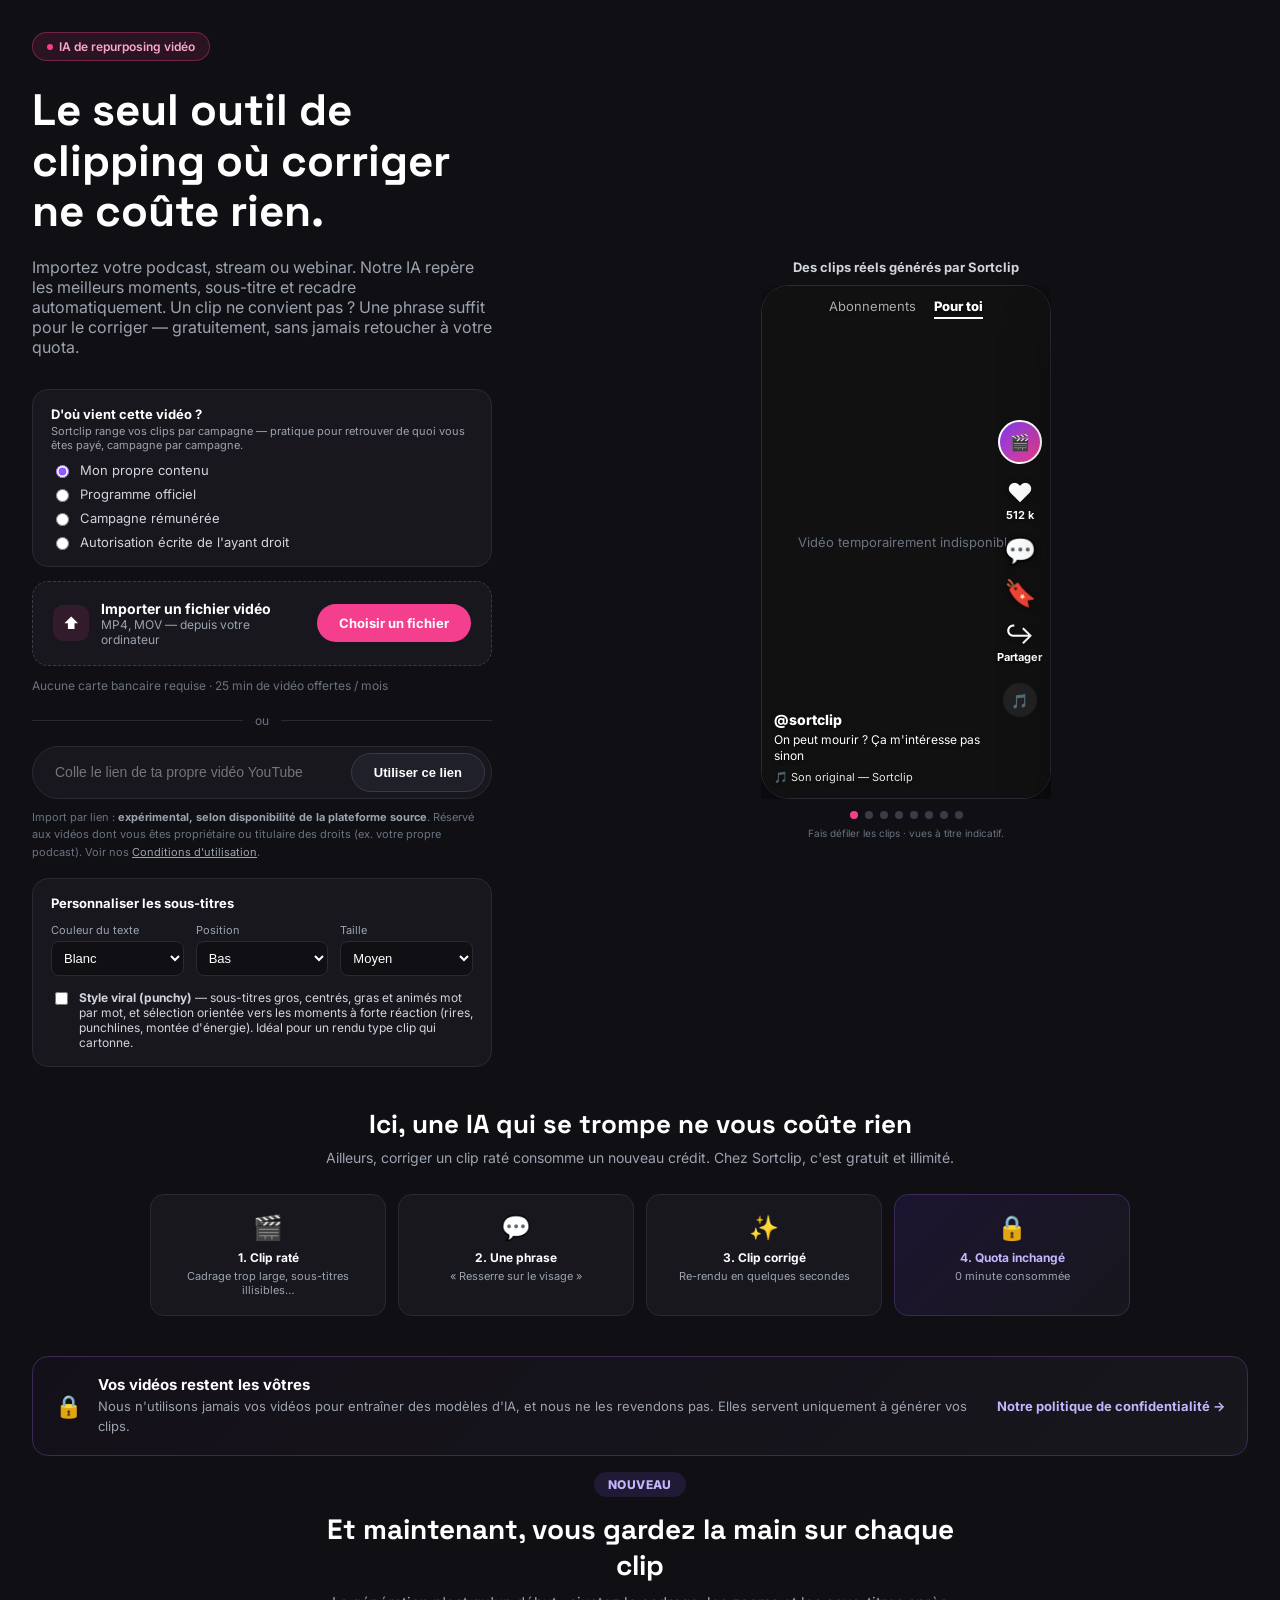
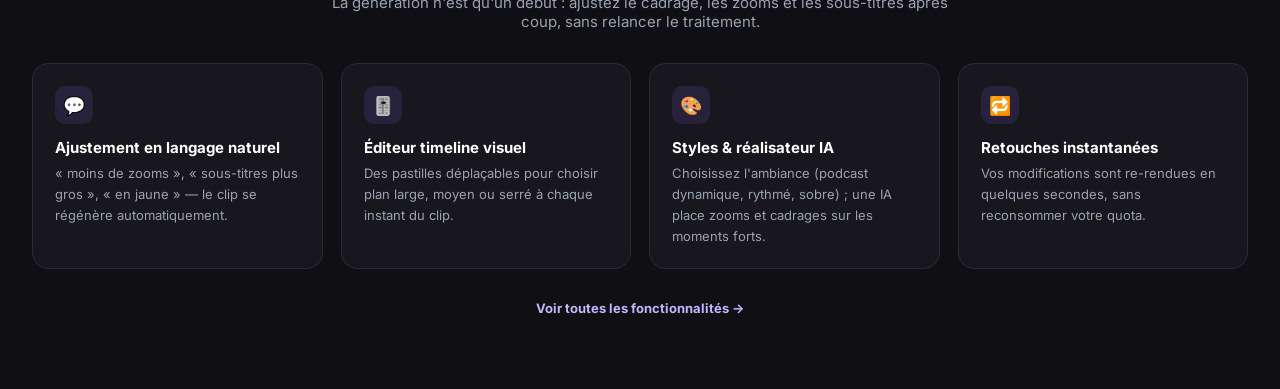
==== index.html @ 11bc9036 "Carrousel resilient face a une video qui echoue a charger (clip7/clip8) Diagnostic : le journal Supa" ====
<!DOCTYPE html>
<html lang="fr">
<head>
<meta charset="utf-8">
<meta name="viewport" content="width=device-width, initial-scale=1">
<meta name="theme-color" content="#0f0f14">
<meta name="mobile-web-app-capable" content="yes">
<meta name="apple-mobile-web-app-capable" content="yes">
<meta name="apple-mobile-web-app-status-bar-style" content="black-translucent">
<meta name="apple-mobile-web-app-title" content="Sortclip">
<link rel="manifest" href="/manifest.webmanifest">
<link rel="apple-touch-icon" href="/apple-touch-icon.png">
<meta name="description" content="Sortclip transforme vos podcasts, streams et webinars en clips courts pour TikTok, Reels et Shorts — et corriger un clip ne consomme jamais votre quota.">
<link rel="icon" href="data:image/svg+xml,%3Csvg xmlns=%27http://www.w3.org/2000/svg%27 viewBox=%270 0 64 64%27%3E%3Crect x=%274%27 y=%274%27 width=%2756%27 height=%2756%27 rx=%2716%27 fill=%27%237c3aed%27/%3E%3Cpath d=%27M22 20 L22 44 L42 32 Z%27 fill=%27%230f0f14%27/%3E%3C/svg%3E">
<title>Sortclip</title>
<link rel="preconnect" href="https://fonts.googleapis.com">
<link href="https://fonts.googleapis.com/css2?family=Space+Grotesk:wght@400;500;600;700&family=Inter:wght@400;500;600;700&display=swap" rel="stylesheet">
<link rel="stylesheet" href="nav.css">
<style>
  body{margin:0;background:#0f0f14;}
  a{color:inherit;text-decoration:none;}
  img{width:100%;height:100%;object-fit:cover;display:block;}
</style>
</head>
<body>
<section style="position:relative;width:100%;min-height:900px;background:#0f0f14;font-family:'Inter',sans-serif;color:#fff;padding:32px;box-sizing:border-box;">
  <div style="max-width:1240px;margin:0 auto;">
    <div id="nav-root"></div>
    <script type="module">
      import { renderNav } from './nav.js';
      renderNav({ active: 'index.html' });
    </script>
  </div>
  <div style="max-width:1240px;margin:0 auto;display:flex;gap:72px;align-items:center;justify-content:center;flex-wrap:wrap;">
    <div style="max-width:460px;">
      <div style="display:inline-flex;align-items:center;gap:6px;background:rgba(244,63,142,.12);border:1px solid rgba(244,63,142,.35);color:#f9a8c9;font-size:12px;font-weight:600;padding:6px 14px;border-radius:9999px;margin-bottom:24px;">
        <span style="width:6px;height:6px;border-radius:50%;background:#f43f8e;"></span> IA de repurposing vidéo
      </div>
      <h1 style="font-family:'Space Grotesk',sans-serif;font-size:44px;font-weight:700;line-height:1.15;margin:0 0 20px;">Le seul outil de clipping où corriger ne coûte rien.</h1>
      <p style="font-size:16px;color:#9ca3af;margin:0 0 32px;">Importez votre podcast, stream ou webinar. Notre IA repère les meilleurs moments, sous-titre et recadre automatiquement. Un clip ne convient pas ? Une phrase suffit pour le corriger — gratuitement, sans jamais retoucher à votre quota.</p>

      <!-- Garde-fou produit obligatoire (avant tout traitement) : origine de
           l'autorisation. Présenté comme un outil de suivi de revenus
           ("Sortclip range vos clips par campagne"), pas comme un contrôle —
           les clippeurs rattachent déjà chaque clip à une campagne pour se
           faire payer. -->
      <div id="authorization-origin-box" style="background:#17171d;border:1px solid #2a2a35;border-radius:16px;padding:16px 18px;margin-bottom:14px;">
        <div style="font-size:13px;font-weight:700;margin-bottom:2px;">D'où vient cette vidéo ?</div>
        <div style="font-size:11px;color:#9ca3af;margin-bottom:10px;">Sortclip range vos clips par campagne — pratique pour retrouver de quoi vous êtes payé, campagne par campagne.</div>
        <div style="display:flex;flex-direction:column;gap:8px;font-size:13px;color:#d1d5db;">
          <label style="display:flex;align-items:center;gap:8px;cursor:pointer;"><input type="radio" name="authorization-origin" value="own_content" checked style="accent-color:#8b5cf6;"> Mon propre contenu</label>
          <label style="display:flex;align-items:center;gap:8px;cursor:pointer;"><input type="radio" name="authorization-origin" value="official_program" style="accent-color:#8b5cf6;"> Programme officiel</label>
          <label style="display:flex;align-items:center;gap:8px;cursor:pointer;"><input type="radio" name="authorization-origin" value="paid_campaign" style="accent-color:#8b5cf6;"> Campagne rémunérée</label>
          <label style="display:flex;align-items:center;gap:8px;cursor:pointer;"><input type="radio" name="authorization-origin" value="written_authorization" style="accent-color:#8b5cf6;"> Autorisation écrite de l'ayant droit</label>
        </div>
        <input id="authorization-detail" type="text" style="display:none;width:100%;box-sizing:border-box;margin-top:10px;background:#0f0f14;border:1px solid #2a2a35;color:#fff;font-size:13px;padding:9px 12px;border-radius:8px;" />
        <div id="authorization-origin-error" style="display:none;color:#fca5a5;font-size:11px;margin-top:6px;"></div>
      </div>

      <label for="video-upload" style="display:flex;align-items:center;gap:12px;background:#17171d;border:1px dashed #3a3a48;border-radius:16px;padding:18px 20px;margin-bottom:12px;cursor:pointer;">
        <div style="width:36px;height:36px;background:rgba(244,63,142,.12);border-radius:10px;display:flex;align-items:center;justify-content:center;font-size:16px;flex-shrink:0;">⬆️</div>
        <div style="flex:1;">
          <div style="font-size:14px;font-weight:700;">Importer un fichier vidéo</div>
          <div style="font-size:12px;color:#9ca3af;" id="upload-filename">MP4, MOV — depuis votre ordinateur</div>
        </div>
        <span style="background:#f43f8e;color:#fff;font-weight:700;font-size:13px;padding:11px 22px;border-radius:9999px;white-space:nowrap;">Choisir un fichier</span>
        <input id="video-upload" type="file" accept="video/*" style="display:none;" />
      </label>

      <div id="upload-status" style="display:none;font-size:12px;margin-bottom:12px;"></div>

      <div id="free-tier-note" style="font-size:12px;color:#6b7280;margin-bottom:20px;">Aucune carte bancaire requise · 25 min de vidéo offertes / mois</div>

      <div style="display:flex;align-items:center;gap:12px;margin-bottom:18px;">
        <div style="flex:1;height:1px;background:#2a2a35;"></div>
        <span style="font-size:12px;color:#6b7280;">ou</span>
        <div style="flex:1;height:1px;background:#2a2a35;"></div>
      </div>

      <div style="display:flex;gap:10px;align-items:center;background:#17171d;border:1px solid #2a2a35;border-radius:9999px;padding:6px 6px 6px 20px;margin-bottom:10px;">
        <input id="youtube-url" style="flex:1;background:transparent;border:none;color:#d1d5db;font-size:14px;outline:none;" placeholder="Colle le lien de ta propre vidéo YouTube" />
        <button id="youtube-submit" style="background:#20202a;border:1px solid #3a3a48;color:#fff;font-weight:700;font-size:13px;padding:11px 22px;border-radius:9999px;white-space:nowrap;cursor:pointer;">Utiliser ce lien</button>
      </div>
      <div style="font-size:11px;color:#6b7280;line-height:1.6;">Import par lien : <strong style="color:#9ca3af;">expérimental, selon disponibilité de la plateforme source</strong>. Réservé aux vidéos dont vous êtes propriétaire ou titulaire des droits (ex. votre propre podcast). Voir nos <a href="cgu.html" style="color:#9ca3af;text-decoration:underline;">Conditions d'utilisation</a>.</div>

      <!-- Message spécifique au blocage anti-robot YouTube -->
      <div id="youtube-error" style="display:none;margin-top:12px;background:rgba(244,63,94,.08);border:1px solid rgba(244,63,94,.35);border-radius:12px;padding:12px 14px;font-size:12px;color:#fca5a5;line-height:1.6;"></div>

      <div style="background:#17171d;border:1px solid #2a2a35;border-radius:16px;padding:16px 18px;margin-top:16px;">
        <div style="font-size:13px;font-weight:700;margin-bottom:12px;">Personnaliser les sous-titres</div>
        <div style="display:grid;grid-template-columns:repeat(auto-fit,minmax(120px,1fr));gap:12px;">
          <label style="font-size:11px;color:#9ca3af;">
            Couleur du texte
            <select id="subtitle-text-color" style="display:block;width:100%;margin-top:4px;background:#0f0f14;border:1px solid #2a2a35;color:#fff;font-size:13px;padding:8px;border-radius:8px;">
              <option value="blanc">Blanc</option>
              <option value="jaune">Jaune</option>
              <option value="rose">Rose</option>
              <option value="cyan">Cyan</option>
              <option value="vert">Vert</option>
            </select>
          </label>
          <label style="font-size:11px;color:#9ca3af;">
            Position
            <select id="subtitle-position" style="display:block;width:100%;margin-top:4px;background:#0f0f14;border:1px solid #2a2a35;color:#fff;font-size:13px;padding:8px;border-radius:8px;">
              <option value="bas" selected>Bas</option>
              <option value="milieu">Milieu</option>
              <option value="haut">Haut</option>
            </select>
          </label>
          <label style="font-size:11px;color:#9ca3af;">
            Taille
            <select id="subtitle-size" style="display:block;width:100%;margin-top:4px;background:#0f0f14;border:1px solid #2a2a35;color:#fff;font-size:13px;padding:8px;border-radius:8px;">
              <option value="petit">Petit</option>
              <option value="moyen" selected>Moyen</option>
              <option value="grand">Grand</option>
            </select>
          </label>
        </div>
        <label style="display:flex;align-items:flex-start;gap:8px;margin-top:14px;font-size:12px;color:#d1d5db;cursor:pointer;">
          <input type="checkbox" id="preset-viral" style="margin-top:2px;accent-color:#f43f8e;" />
          <span><strong>Style viral (punchy)</strong> — sous-titres gros, centrés, gras et animés mot par mot, et sélection orientée vers les moments à forte réaction (rires, punchlines, montée d'énergie). Idéal pour un rendu type clip qui cartonne.</span>
        </label>
      </div>

      <div id="clips-results" style="display:none;margin-top:28px;">
        <div style="font-size:14px;font-weight:700;margin-bottom:12px;">Tes clips générés</div>
        <!-- Provoque la première retouche pendant l'essai : ne pas se
             contenter d'annoncer que la fonctionnalité existe (l'utilisateur
             doit la VIVRE, pas la lire) — pointe directement vers l'endroit
             où elle est réellement disponible (page "Mes clips"). -->
        <div style="background:#1b1420;border:1px solid #8b5cf6;border-radius:12px;padding:12px 16px;margin-bottom:14px;display:flex;align-items:center;gap:12px;flex-wrap:wrap;">
          <div style="flex:1;min-width:220px;">
            <div style="font-size:13px;font-weight:700;color:#fff;">Le cadrage, le titre ou les sous-titres ne conviennent pas ?</div>
            <div style="font-size:12px;color:#c4b5fd;margin-top:2px;">Changez-le en un clic depuis « Mes clips » — retouches illimitées et gratuites, aucune carte bancaire requise.</div>
          </div>
          <a href="mes-clips.html" style="flex-shrink:0;background:#8b5cf6;color:#fff;font-size:12px;font-weight:800;padding:9px 18px;border-radius:9999px;text-decoration:none;white-space:nowrap;">Essayer une retouche →</a>
        </div>
        <div id="clips-list" style="display:flex;flex-direction:column;gap:10px;"></div>
      </div>
    </div>
    <div style="width:290px;max-width:100%;flex-shrink:0;margin:0 auto;">
      <div style="font-size:13px;font-weight:700;margin-bottom:10px;color:#d1d5db;text-align:center;">Des clips réels générés par Sortclip</div>
      <!-- Carrousel façon téléphone : un clip à la fois, on fait défiler -->
      <div id="hero-carousel" style="display:flex;gap:16px;overflow-x:auto;scroll-snap-type:x mandatory;scrollbar-width:none;-webkit-overflow-scrolling:touch;"></div>
      <div id="hero-dots" style="display:flex;justify-content:center;gap:7px;margin-top:12px;"></div>
      <div style="font-size:10px;color:#6b7280;margin-top:8px;text-align:center;">Fais défiler les clips · vues à titre indicatif.</div>
    </div>
  </div>
</section>

<!-- Mécanisme central du produit : corriger ne coûte rien -->
<section style="width:100%;background:#0f0f14;font-family:'Inter',sans-serif;color:#fff;padding:8px 32px 40px;box-sizing:border-box;">
  <div style="max-width:1240px;margin:0 auto;">
    <div style="text-align:center;max-width:640px;margin:0 auto 28px;">
      <h2 style="font-family:'Space Grotesk',sans-serif;font-size:26px;font-weight:700;margin:0 0 8px;">Ici, une IA qui se trompe ne vous coûte rien</h2>
      <p style="font-size:14px;color:#9ca3af;margin:0;">Ailleurs, corriger un clip raté consomme un nouveau crédit. Chez Sortclip, c'est gratuit et illimité.</p>
    </div>
    <div style="display:grid;grid-template-columns:repeat(4,1fr);gap:12px;max-width:980px;margin:0 auto;">
      <div style="background:#17171d;border:1px solid #2a2a35;border-radius:14px;padding:18px;text-align:center;">
        <div style="font-size:24px;margin-bottom:8px;">🎬</div>
        <div style="font-size:12px;font-weight:700;color:#fff;margin-bottom:4px;">1. Clip raté</div>
        <div style="font-size:11px;color:#9ca3af;">Cadrage trop large, sous-titres illisibles…</div>
      </div>
      <div style="background:#17171d;border:1px solid #2a2a35;border-radius:14px;padding:18px;text-align:center;">
        <div style="font-size:24px;margin-bottom:8px;">💬</div>
        <div style="font-size:12px;font-weight:700;color:#fff;margin-bottom:4px;">2. Une phrase</div>
        <div style="font-size:11px;color:#9ca3af;">« Resserre sur le visage »</div>
      </div>
      <div style="background:#17171d;border:1px solid #2a2a35;border-radius:14px;padding:18px;text-align:center;">
        <div style="font-size:24px;margin-bottom:8px;">✨</div>
        <div style="font-size:12px;font-weight:700;color:#fff;margin-bottom:4px;">3. Clip corrigé</div>
        <div style="font-size:11px;color:#9ca3af;">Re-rendu en quelques secondes</div>
      </div>
      <div style="background:linear-gradient(135deg,#1c1430,#17171d);border:1px solid #3a2a55;border-radius:14px;padding:18px;text-align:center;">
        <div style="font-size:24px;margin-bottom:8px;">🔒</div>
        <div style="font-size:12px;font-weight:700;color:#c4b5fd;margin-bottom:4px;">4. Quota inchangé</div>
        <div style="font-size:11px;color:#9ca3af;">0 minute consommée</div>
      </div>
    </div>
  </div>
</section>

<!-- Bandeau de réassurance : argument confidentialité (non-entraînement) -->
<section style="width:100%;background:#0f0f14;font-family:'Inter',sans-serif;color:#fff;padding:0 32px 8px;box-sizing:border-box;">
  <div style="max-width:1240px;margin:0 auto;">
    <div style="display:flex;flex-wrap:wrap;align-items:center;gap:16px;background:linear-gradient(135deg,#141019,#17171d);border:1px solid #3a2a55;border-radius:16px;padding:18px 22px;">
      <div style="font-size:22px;line-height:1;">🔒</div>
      <div style="flex:1;min-width:260px;">
        <div style="font-size:15px;font-weight:700;color:#fff;margin-bottom:2px;">Vos vidéos restent les vôtres</div>
        <div style="font-size:13px;color:#9ca3af;line-height:1.6;">Nous n'utilisons jamais vos vidéos pour entraîner des modèles d'IA, et nous ne les revendons pas. Elles servent uniquement à générer vos clips.</div>
      </div>
      <a href="politique-confidentialite.html" style="color:#c4b5fd;font-size:13px;font-weight:700;white-space:nowrap;">Notre politique de confidentialité →</a>
    </div>
  </div>
</section>

<!-- Nouveautés : ce que l'utilisateur peut faire en plus -->
<section style="width:100%;background:#0f0f14;font-family:'Inter',sans-serif;color:#fff;padding:8px 32px 72px;box-sizing:border-box;">
  <div style="max-width:1240px;margin:0 auto;">
    <div style="text-align:center;max-width:640px;margin:0 auto 32px;">
      <div style="display:inline-block;background:rgba(139,92,246,.14);color:#c4b5fd;font-size:12px;font-weight:800;letter-spacing:.4px;padding:5px 14px;border-radius:9999px;margin-bottom:14px;">NOUVEAU</div>
      <h2 style="font-family:'Space Grotesk',sans-serif;font-size:28px;font-weight:700;margin:0 0 10px;">Et maintenant, vous gardez la main sur chaque clip</h2>
      <p style="font-size:15px;color:#9ca3af;margin:0;">La génération n'est qu'un début : ajustez le cadrage, les zooms et les sous-titres après coup, sans relancer le traitement.</p>
    </div>
    <div style="display:grid;grid-template-columns:repeat(auto-fit,minmax(260px,1fr));gap:18px;">
      <div style="background:#17171d;border:1px solid #2a2a35;border-radius:16px;padding:22px;">
        <div style="width:38px;height:38px;background:rgba(139,92,246,.14);border-radius:10px;display:flex;align-items:center;justify-content:center;font-size:18px;margin-bottom:14px;">💬</div>
        <h3 style="font-size:15px;font-weight:700;margin:0 0 6px;">Ajustement en langage naturel</h3>
        <p style="font-size:13px;color:#9ca3af;margin:0;line-height:1.6;">« moins de zooms », « sous-titres plus gros », « en jaune » — le clip se régénère automatiquement.</p>
      </div>
      <div style="background:#17171d;border:1px solid #2a2a35;border-radius:16px;padding:22px;">
        <div style="width:38px;height:38px;background:rgba(139,92,246,.14);border-radius:10px;display:flex;align-items:center;justify-content:center;font-size:18px;margin-bottom:14px;">🎚️</div>
        <h3 style="font-size:15px;font-weight:700;margin:0 0 6px;">Éditeur timeline visuel</h3>
        <p style="font-size:13px;color:#9ca3af;margin:0;line-height:1.6;">Des pastilles déplaçables pour choisir plan large, moyen ou serré à chaque instant du clip.</p>
      </div>
      <div style="background:#17171d;border:1px solid #2a2a35;border-radius:16px;padding:22px;">
        <div style="width:38px;height:38px;background:rgba(139,92,246,.14);border-radius:10px;display:flex;align-items:center;justify-content:center;font-size:18px;margin-bottom:14px;">🎨</div>
        <h3 style="font-size:15px;font-weight:700;margin:0 0 6px;">Styles & réalisateur IA</h3>
        <p style="font-size:13px;color:#9ca3af;margin:0;line-height:1.6;">Choisissez l'ambiance (podcast dynamique, rythmé, sobre) ; une IA place zooms et cadrages sur les moments forts.</p>
      </div>
      <div style="background:#17171d;border:1px solid #2a2a35;border-radius:16px;padding:22px;">
        <div style="width:38px;height:38px;background:rgba(139,92,246,.14);border-radius:10px;display:flex;align-items:center;justify-content:center;font-size:18px;margin-bottom:14px;">🔁</div>
        <h3 style="font-size:15px;font-weight:700;margin:0 0 6px;">Retouches instantanées</h3>
        <p style="font-size:13px;color:#9ca3af;margin:0;line-height:1.6;">Vos modifications sont re-rendues en quelques secondes, sans reconsommer votre quota.</p>
      </div>
    </div>
    <div style="text-align:center;margin-top:28px;">
      <a href="fonctionnalites.html" style="color:#c4b5fd;font-size:13px;font-weight:700;">Voir toutes les fonctionnalités →</a>
    </div>
  </div>
</section>

<style>#hero-carousel::-webkit-scrollbar{display:none;}</style>
<script>
  // Clips d'exemple : carrousel façon téléphone dans le hero (un clip à la
  // fois, on fait défiler) + grille de cartes en bas de page.
  (function () {
    const clips = [
      { src: 'examples/clip1.mp4', title: "On peut mourir ? Ça m'intéresse pas sinon", views: '512 k' },
      { src: 'examples/clip2.mp4', title: "Panique intérieure, tout lâche en même temps", views: '340 k' },
      { src: 'examples/clip3.mp4', title: "Panique totale, l'eau rentre dans la maison", views: '890 k' },
      { src: 'examples/clip4.mp4', title: "Le tremblement de terre me fait le plus peur", views: '128 k' },
      { src: 'examples/clip5.mp4', title: "Étienne attrape… MERDE MERDE", views: '740 k' },
      { src: 'examples/clip6.mp4', title: "Crever pour mon art dégueulasse", views: '265 k' },
      { src: 'https://kxnacycqaqhmvwdkprbq.supabase.co/storage/v1/object/public/examples/clip7.mp4', title: "Le moment qui a tout fait basculer", views: '410 k' },
      { src: 'https://kxnacycqaqhmvwdkprbq.supabase.co/storage/v1/object/public/examples/clip8.mp4', title: "Personne ne s'y attendait", views: '190 k' },
    ];
    const esc = (s) => String(s).replace(/[&<>"]/g, m => ({ '&':'&amp;','<':'&lt;','>':'&gt;','"':'&quot;' }[m]));

    // --- Carrousel téléphone façon TikTok (hero) ---
    const ico = (svg, label) =>
      `<div style="display:flex;flex-direction:column;align-items:center;gap:2px;">
         <div style="font-size:26px;line-height:1;filter:drop-shadow(0 1px 3px rgba(0,0,0,.6));">${svg}</div>
         ${label ? `<span style="font-size:11px;font-weight:700;color:#fff;text-shadow:0 1px 3px rgba(0,0,0,.7);">${label}</span>` : ''}
       </div>`;
    const slide = (c) => `
      <div style="scroll-snap-align:center;flex:0 0 100%;">
        <div class="tt-phone" style="position:relative;border-radius:28px;overflow:hidden;border:1px solid #2a2a35;background:#000;box-shadow:0 30px 60px rgba(0,0,0,.5);aspect-ratio:9/16;cursor:pointer;">
          <video src="${esc(c.src)}" preload="metadata" playsinline loop style="position:absolute;inset:0;width:100%;height:100%;object-fit:cover;background:#000;"></video>

          <!-- Repli si la vidéo échoue à charger (fichier distant indisponible,
               cf. clip7/clip8 hébergés sur Supabase Storage plutôt qu'en local
               comme les autres) : au lieu de laisser un cadre noir/cassé
               visible en boucle, on affiche ce message et on masque le reste
               de l'habillage TikTok qui n'a plus de sens sans vidéo. -->
          <div class="tt-fallback" style="display:none;position:absolute;inset:0;align-items:center;justify-content:center;text-align:center;padding:24px;color:#6b7280;font-size:13px;background:#111;">
            Vidéo temporairement indisponible
          </div>

          <!-- Onglets du haut -->
          <div style="position:absolute;top:12px;left:0;right:0;display:flex;justify-content:center;gap:18px;font-size:13px;color:#fff;pointer-events:none;text-shadow:0 1px 3px rgba(0,0,0,.7);">
            <span style="opacity:.65;">Abonnements</span>
            <span style="font-weight:800;border-bottom:2px solid #fff;padding-bottom:3px;">Pour toi</span>
          </div>

          <!-- Barre d'actions à droite -->
          <div style="position:absolute;right:8px;bottom:78px;display:flex;flex-direction:column;align-items:center;gap:16px;pointer-events:none;">
            <div style="width:40px;height:40px;border-radius:50%;background:linear-gradient(135deg,#7c3aed,#f43f8e);border:2px solid #fff;display:flex;align-items:center;justify-content:center;font-size:16px;">🎬</div>
            ${ico('❤️', esc(c.views))}
            ${ico('💬', '')}
            ${ico('🔖', '')}
            ${ico('↪️', 'Partager')}
            <div style="width:34px;height:34px;border-radius:50%;background:#222;border:3px solid #111;display:flex;align-items:center;justify-content:center;font-size:14px;">🎵</div>
          </div>

          <!-- Légende en bas à gauche -->
          <div style="position:absolute;left:12px;right:64px;bottom:14px;color:#fff;pointer-events:none;text-shadow:0 1px 4px rgba(0,0,0,.8);">
            <div style="font-size:14px;font-weight:800;margin-bottom:4px;">@sortclip</div>
            <div style="font-size:12px;line-height:1.35;margin-bottom:6px;">${esc(c.title)}</div>
            <div style="font-size:11px;opacity:.9;">🎵 Son original — Sortclip</div>
          </div>

          <!-- Icône lecture (masquée quand ça joue) -->
          <div class="tt-play" style="position:absolute;left:50%;top:50%;transform:translate(-50%,-50%);width:56px;height:56px;border-radius:50%;background:rgba(0,0,0,.4);display:flex;align-items:center;justify-content:center;font-size:22px;color:#fff;pointer-events:none;">▶</div>
        </div>
      </div>`;
    const carousel = document.getElementById('hero-carousel');
    const dots = document.getElementById('hero-dots');
    if (carousel) {
      carousel.innerHTML = clips.map(slide).join('');
      dots.innerHTML = clips.map((_, i) =>
        `<button data-i="${i}" aria-label="Clip ${i + 1}" style="width:8px;height:8px;border-radius:50%;border:0;padding:0;cursor:pointer;background:#3a3a48;"></button>`
      ).join('');
      const setActive = (i) => [...dots.children].forEach((d, j) => d.style.background = j === i ? '#f43f8e' : '#3a3a48');
      setActive(0);
      dots.addEventListener('click', (e) => {
        const b = e.target.closest('[data-i]');
        if (!b) return;
        carousel.children[+b.dataset.i].scrollIntoView({ behavior: 'smooth', inline: 'center', block: 'nearest' });
      });
      carousel.addEventListener('scroll', () => {
        const i = Math.round(carousel.scrollLeft / carousel.clientWidth);
        setActive(Math.max(0, Math.min(clips.length - 1, i)));
      });

      // Tap sur un téléphone = lecture/pause (façon TikTok). Une seule vidéo à
      // la fois : jouer l'une met les autres en pause.
      carousel.querySelectorAll('.tt-phone').forEach((phone) => {
        const video = phone.querySelector('video');
        const play = phone.querySelector('.tt-play');
        phone.addEventListener('click', () => {
          if (video.paused) {
            carousel.querySelectorAll('video').forEach(v => { if (v !== video) v.pause(); });
            video.play();
          } else {
            video.pause();
          }
        });
        video.addEventListener('play', () => { play.style.display = 'none'; });
        video.addEventListener('pause', () => { play.style.display = 'flex'; });
        // Repli si le fichier est indisponible (ex: clip7/clip8, hébergés à
        // part sur Supabase Storage) : cache l'habillage TikTok et affiche le
        // message de repli au lieu d'un cadre noir/casse fige.
        video.addEventListener('error', () => {
          phone.querySelector('.tt-fallback').style.display = 'flex';
          video.style.display = 'none';
          play.style.display = 'none';
          phone.style.cursor = 'default';
        }, { once: true });
      });
    }

    // --- Grille (bas de page) : mêmes « grosses » vidéos au format téléphone
    // TikTok que le hero, une par exemple. ---
    const grid = document.getElementById('examples-grid');
    if (grid) {
      grid.innerHTML = clips.map(slide).join('');
      grid.querySelectorAll('.tt-phone').forEach((phone) => {
        const video = phone.querySelector('video');
        const play = phone.querySelector('.tt-play');
        phone.addEventListener('click', () => {
          if (video.paused) {
            document.querySelectorAll('video').forEach(v => { if (v !== video) v.pause(); });
            video.play();
          } else {
            video.pause();
          }
        });
        video.addEventListener('play', () => { play.style.display = 'none'; });
        video.addEventListener('pause', () => { play.style.display = 'flex'; });
        // Repli si le fichier est indisponible (ex: clip7/clip8, hébergés à
        // part sur Supabase Storage) : cache l'habillage TikTok et affiche le
        // message de repli au lieu d'un cadre noir/casse fige.
        video.addEventListener('error', () => {
          phone.querySelector('.tt-fallback').style.display = 'flex';
          video.style.display = 'none';
          play.style.display = 'none';
          phone.style.cursor = 'default';
        }, { once: true });
      });
    }
  })();
</script>

<script type="module">
  import { createClient } from 'https://esm.sh/@supabase/supabase-js@2';
  import { SUPABASE_URL, SUPABASE_ANON_KEY } from './supabase-config.js';
  import { MODAL_PROCESS_URL } from './modal-config.js';

  const supabase = createClient(SUPABASE_URL, SUPABASE_ANON_KEY);

  const uploadStatus = document.getElementById('upload-status');
  function showUploadStatus(message, color) {
    uploadStatus.textContent = message;
    uploadStatus.style.color = color;
    uploadStatus.style.display = 'block';
  }

  // Lit la durée (secondes) d'un fichier vidéo local via une balise <video>.
  function readVideoDuration(file) {
    return new Promise((resolve, reject) => {
      const video = document.createElement('video');
      video.preload = 'metadata';
      video.onloadedmetadata = () => {
        URL.revokeObjectURL(video.src);
        resolve(Number.isFinite(video.duration) ? video.duration : null);
      };
      video.onerror = () => { URL.revokeObjectURL(video.src); reject(new Error('metadata')); };
      video.src = URL.createObjectURL(file);
    });
  }

  let processingInFlight = false;
  const videoUploadInput = document.getElementById('video-upload');
  const youtubeSubmitBtn = document.getElementById('youtube-submit');
  const youtubeUrlInput = document.getElementById('youtube-url');

  function setBusy(busy) {
    processingInFlight = busy;
    videoUploadInput.disabled = busy;
    youtubeSubmitBtn.disabled = busy;
    youtubeUrlInput.disabled = busy;
    youtubeSubmitBtn.style.opacity = busy ? '0.5' : '1';
    youtubeSubmitBtn.style.cursor = busy ? 'not-allowed' : 'pointer';
    authOriginRadios.forEach(r => { r.disabled = busy; });
    authDetailInput.disabled = busy;
  }

  // Garde-fou produit obligatoire : origine de l'autorisation (voir bloc HTML
  // "authorization-origin-box"). Deux options exigent un détail non vide
  // (nom du programme / lien de la campagne) — mêmes valeurs et même règle
  // que AUTHORIZATION_ORIGINS côté backend (modal_app.py), qui revalide de
  // toute façon avant tout traitement.
  const AUTHORIZATION_DETAIL_PLACEHOLDERS = {
    official_program: 'Nom du programme (facultatif)',
    paid_campaign: 'Lien de la campagne (facultatif)',
  };
  const authOriginRadios = document.querySelectorAll('input[name="authorization-origin"]');
  const authDetailInput = document.getElementById('authorization-detail');
  const authOriginError = document.getElementById('authorization-origin-error');

  function updateAuthorizationDetailField() {
    const selected = document.querySelector('input[name="authorization-origin"]:checked')?.value;
    const placeholder = AUTHORIZATION_DETAIL_PLACEHOLDERS[selected];
    authOriginError.style.display = 'none';
    if (placeholder) {
      authDetailInput.style.display = 'block';
      authDetailInput.placeholder = placeholder;
    } else {
      authDetailInput.style.display = 'none';
      authDetailInput.value = '';
    }
  }
  authOriginRadios.forEach(r => r.addEventListener('change', updateAuthorizationDetailField));
  updateAuthorizationDetailField();

  function getAuthorization() {
    const origin = document.querySelector('input[name="authorization-origin"]:checked')?.value || '';
    const detail = authDetailInput.value.trim();
    return { origin, detail };
  }

  // Le nom du programme / lien de campagne est facultatif (l'origine seule
  // est obligatoire, toujours renseignée puisque "Mon propre contenu" est
  // sélectionné par défaut) — plus de blocage sur le détail ici.
  function validateAuthorizationOrGuide() {
    authOriginError.style.display = 'none';
    return true;
  }

  const MAX_UPLOAD_SIZE_BYTES = 2 * 1024 * 1024 * 1024; // 2 Go

  function getSubtitleStyle() {
    return {
      textColor: document.getElementById('subtitle-text-color').value,
      position: document.getElementById('subtitle-position').value,
      size: document.getElementById('subtitle-size').value,
    };
  }

  // Preset créateur choisi pour CETTE génération (case à cocher « Style viral »).
  function getPreset() {
    return document.getElementById('preset-viral').checked ? 'viral' : undefined;
  }

  videoUploadInput.addEventListener('change', async (e) => {
    const file = e.target.files[0];
    if (!file || processingInFlight) return;

    if (file.size > MAX_UPLOAD_SIZE_BYTES) {
      showUploadStatus('Ce fichier dépasse la taille maximale autorisée (2 Go). Choisis une vidéo plus légère.', '#fca5a5');
      videoUploadInput.value = '';
      return;
    }

    document.getElementById('upload-filename').textContent = file.name;

    if (!validateAuthorizationOrGuide()) {
      videoUploadInput.value = '';
      return;
    }

    // Durée lue côté client (indice pour le contrôle de quota synchrone : on
    // refuse AVANT tout traitement si le solde de minutes est insuffisant).
    // Le contrôle autoritaire est refait côté serveur (ffprobe).
    const sourceDurationSeconds = await readVideoDuration(file).catch(() => null);

    const { data: { session } } = await supabase.auth.getSession();
    if (!session) {
      showUploadStatus('Crée un compte gratuit pour importer ta vidéo.', '#fca5a5');
      window.location.href = 'signup.html';
      return;
    }

    setBusy(true);
    showUploadStatus('Import en cours...', '#9ca3af');

    const path = `${session.user.id}/${Date.now()}_${file.name}`;
    const { error } = await supabase.storage.from('videos').upload(path, file);

    if (error) {
      showUploadStatus(`Échec de l'import : ${error.message}`, '#fca5a5');
      setBusy(false);
      return;
    }

    showUploadStatus('Vidéo importée, lancement du traitement IA...', '#9ca3af');
    const freshToken = await getFreshAccessToken();
    if (!freshToken) {
      showUploadStatus('Ta session a expiré. Reconnecte-toi puis réessaie.', '#fca5a5');
      setBusy(false);
      return;
    }
    lastYoutubeUrl = null;   // la dernière soumission est un upload, pas un lien
    const { origin: authorizationOrigin, detail: authorizationDetail } = getAuthorization();
    await startProcessing({ path, subtitleStyle: getSubtitleStyle(), sourceDurationSeconds, preset: getPreset(), authorizationOrigin, authorizationDetail }, freshToken);
  });

  // Dernier lien YouTube soumis (null si la dernière soumission était un upload).
  // Permet d'afficher un message dédié + un bouton « Réessayer » en cas de
  // blocage anti-robot YouTube.
  let lastYoutubeUrl = null;
  const youtubeError = document.getElementById('youtube-error');

  function hideYoutubeError() {
    youtubeError.style.display = 'none';
    youtubeError.innerHTML = '';
  }

  async function runYoutube(url) {
    if (!url || processingInFlight) return;
    hideYoutubeError();

    if (!validateAuthorizationOrGuide()) return;

    const { data: { session } } = await supabase.auth.getSession();
    if (!session) {
      showUploadStatus('Crée un compte gratuit pour utiliser un lien YouTube.', '#fca5a5');
      window.location.href = 'signup.html';
      return;
    }

    lastYoutubeUrl = url;
    setBusy(true);
    showUploadStatus('Lancement du traitement IA...', '#9ca3af');
    const freshToken = await getFreshAccessToken();
    if (!freshToken) {
      showUploadStatus('Ta session a expiré. Reconnecte-toi puis réessaie.', '#fca5a5');
      setBusy(false);
      return;
    }
    const { origin: authorizationOrigin, detail: authorizationDetail } = getAuthorization();
    await startProcessing({ youtubeUrl: url, subtitleStyle: getSubtitleStyle(), preset: getPreset(), authorizationOrigin, authorizationDetail }, freshToken);
  }

  youtubeSubmitBtn.addEventListener('click', () => runYoutube(youtubeUrlInput.value.trim()));

  // Force un rafraîchissement du token juste avant l'appel à Modal, pour
  // éviter d'envoyer un token périmé si le rafraîchissement automatique
  // de Supabase n'a pas encore eu lieu.
  async function getFreshAccessToken() {
    const { data, error } = await supabase.auth.refreshSession();
    if (error || !data.session) return null;
    return data.session.access_token;
  }

  async function startProcessing(body, accessToken) {
    showUploadStatus('Lancement du traitement IA (le démarrage peut prendre jusqu\'à une minute)...', '#9ca3af');

    let res;
    try {
      const controller = new AbortController();
      const timer = setTimeout(() => controller.abort(), 90000);
      res = await fetch(MODAL_PROCESS_URL, {
        method: 'POST',
        headers: {
          'Content-Type': 'application/json',
          Authorization: `Bearer ${accessToken}`,
        },
        body: JSON.stringify(body),
        signal: controller.signal,
      });
      clearTimeout(timer);
    } catch (err) {
      console.error('Appel au serveur de traitement échoué:', err);
      showUploadStatus(
        err.name === 'AbortError'
          ? "Le serveur de traitement n'a pas répondu à temps. Réessaie dans un instant."
          : "Impossible de contacter le serveur de traitement. Vérifie ta connexion et réessaie.",
        '#fca5a5'
      );
      setBusy(false);
      return;
    }

    const data = await res.json().catch(() => ({}));

    if (!res.ok) {
      // Quota épuisé : on propose le PACK CRÉDITS avant l'upsell (conversion la
      // moins coûteuse psychologiquement), puis un lien vers les tarifs.
      if (data.proposePack || data.code === 'insufficient_minutes') {
        uploadStatus.style.color = '#fca5a5';
        uploadStatus.style.display = 'block';
        uploadStatus.innerHTML =
          (data.error ?? "Minutes insuffisantes pour cette vidéo.") +
          ' <a href="tarifs.html#pack" style="color:#c4b5fd;text-decoration:underline;font-weight:700;">Recharger 60 min pour 7,90€</a>' +
          ' · <a href="tarifs.html" style="color:#f9a8c9;text-decoration:underline;">voir les abonnements</a>';
      } else {
        showUploadStatus(data.error ?? "Échec du lancement du traitement. Réessaie dans un instant.", '#fca5a5');
      }
      setBusy(false);
      return;
    }

    showUploadStatus("Analyse en cours (transcription, sélection des moments, montage) — 2 à 5 minutes...", '#9ca3af');
    pollForClips(data.sourcePath);
  }

  const MAX_POLL_ATTEMPTS = 160; // 160 x 15s = 40 minutes max

  function pollForClips(sourcePath) {
    let attempts = 0;
    const interval = setInterval(async () => {
      attempts += 1;
      if (attempts > MAX_POLL_ATTEMPTS) {
        clearInterval(interval);
        setBusy(false);
        showUploadStatus("Le traitement prend plus de temps que prévu. Réessaie plus tard ou contacte le support si le problème persiste.", '#fca5a5');
        return;
      }

      const { data: job } = await supabase
        .from('clip_jobs')
        .select('status, error')
        .eq('source_path', sourcePath)
        .order('created_at', { ascending: false })
        .limit(1)
        .maybeSingle();

      if (!job) return;

      if (job.status === 'error') {
        clearInterval(interval);
        setBusy(false);
        console.error('Erreur de traitement:', job.error);

        // Cas particulier : blocage anti-robot YouTube → message dédié SOUS le
        // champ du lien, avec invitation à réessayer et alternative fiable.
        const err = job.error || '';
        const isBotBlock = /anti-robot|bloqué le téléchargement/i.test(err);
        if (isBotBlock && lastYoutubeUrl) {
          uploadStatus.style.display = 'none';
          youtubeError.style.display = 'block';
          youtubeError.innerHTML =
            "YouTube a temporairement bloqué le téléchargement de cette vidéo (protection anti-robot). " +
            "Ce blocage est souvent passager — tu peux réessayer dans un instant. " +
            "S'il persiste, importe directement le fichier vidéo depuis ton ordinateur (méthode la plus fiable, jamais bloquée)." +
            '<div style="margin-top:10px;"><button id="youtube-retry" style="background:#f43f8e;color:#fff;border:0;font-weight:700;font-size:12px;padding:8px 16px;border-radius:9999px;cursor:pointer;">Réessayer</button></div>';
          document.getElementById('youtube-retry').addEventListener('click', () => runYoutube(lastYoutubeUrl));
          return;
        }

        showUploadStatus("Une erreur est survenue pendant le traitement. Réessaie ou contacte le support si ça persiste.", '#fca5a5');
        return;
      }

      if (job.status === 'done') {
        clearInterval(interval);
        setBusy(false);
        const { data: clips } = await supabase
          .from('clips')
          .select('*')
          .eq('source_path', sourcePath)
          .order('score', { ascending: false });

        showUploadStatus(`${clips.length} clip(s) généré(s) !`, '#86efac');
        await renderClips(clips ?? []);
      }
    }, 15000);
  }

  async function renderClips(clips) {
    const resultsBox = document.getElementById('clips-results');
    const list = document.getElementById('clips-list');
    resultsBox.style.display = 'block';

    const rows = clips;

    const esc = (s) => String(s ?? '').replace(/[&<>"]/g, m => (
      { '&': '&amp;', '<': '&lt;', '>': '&gt;', '"': '&quot;' }[m]
    ));
    const safeName = (t) => (String(t || 'clip').replace(/[^\w-]+/g, '_').slice(0, 40) || 'clip') + '.mp4';

    // Lien signé FRAIS au clic (les liens pré-générés expirent → InvalidJWT).
    async function freshUrl(path, downloadName) {
      const opts = downloadName ? { download: downloadName } : undefined;
      const { data, error } = await supabase.storage.from('clips').createSignedUrl(path, 120, opts);
      if (error || !data?.signedUrl) throw error || new Error('URL indisponible');
      return data.signedUrl;
    }

    list.innerHTML = rows.map(c => {
      const tags = Array.isArray(c.hashtags) ? c.hashtags : [];
      const tagsLine = tags.length ? tags.map(t => '#' + t).join(' ') : '';
      const copyText = c.caption ? c.caption + (tagsLine ? '\n\n' + tagsLine : '') : '';
      const captionBlock = c.caption ? `
        <div style="margin-top:8px;padding:10px;background:#0f0f14;border:1px solid #2a2a35;border-radius:10px;">
          <div style="font-size:12px;line-height:1.5;color:#d1d5db;">${esc(c.caption)}</div>
          ${tagsLine ? `<div style="font-size:11px;color:#8b5cf6;margin-top:6px;">${esc(tagsLine)}</div>` : ''}
          <button data-copy="${esc(copyText)}" style="margin-top:8px;background:#2a2a35;color:#fff;border:0;font-size:11px;font-weight:700;padding:6px 12px;border-radius:9999px;cursor:pointer;">Copier la légende</button>
        </div>` : '';
      const dl = esc(safeName(c.title));
      return `
      <div style="background:#17171d;border:1px solid #2a2a35;border-radius:12px;padding:12px 16px;">
        <div style="display:flex;justify-content:space-between;align-items:center;gap:8px;">
          <span style="font-size:13px;">${esc(c.title ?? 'Clip généré')}</span>
          <span style="background:#f43f8e;font-size:11px;font-weight:800;padding:4px 10px;border-radius:9999px;white-space:nowrap;">${c.score ?? '?'} · score d'accroche</span>
        </div>
        <div style="display:flex;gap:8px;margin-top:10px;">
          <button data-open="${esc(c.storage_path)}" style="flex:1;background:#2a2a35;color:#fff;border:0;font-size:12px;font-weight:700;padding:8px;border-radius:9999px;cursor:pointer;">▶ Ouvrir</button>
          <button data-download="${esc(c.storage_path)}" data-name="${dl}" style="flex:1;background:#f43f8e;color:#fff;border:0;font-size:12px;font-weight:700;padding:8px;border-radius:9999px;cursor:pointer;">⬇ Télécharger</button>
        </div>
        ${captionBlock}
      </div>`;
    }).join('');

    list.addEventListener('click', async (e) => {
      const copyBtn = e.target.closest('[data-copy]');
      if (copyBtn) {
        navigator.clipboard.writeText(copyBtn.getAttribute('data-copy')).then(() => {
          const prev = copyBtn.textContent;
          copyBtn.textContent = 'Copié ✓';
          setTimeout(() => { copyBtn.textContent = prev; }, 1500);
        });
        return;
      }
      const openBtn = e.target.closest('[data-open]');
      if (openBtn) {
        const prev = openBtn.textContent; openBtn.textContent = '…';
        try { window.open(await freshUrl(openBtn.getAttribute('data-open')), '_blank'); }
        catch { alert("Impossible d'ouvrir ce clip. Réessaie."); }
        openBtn.textContent = prev;
        return;
      }
      const dlBtn = e.target.closest('[data-download]');
      if (dlBtn) {
        const prev = dlBtn.textContent; dlBtn.textContent = '…';
        try {
          const url = await freshUrl(dlBtn.getAttribute('data-download'), dlBtn.getAttribute('data-name'));
          const a = document.createElement('a');
          a.href = url; a.download = dlBtn.getAttribute('data-name');
          document.body.appendChild(a); a.click(); a.remove();
        } catch { alert("Téléchargement impossible. Réessaie."); }
        dlBtn.textContent = prev;
      }
    });
  }

  // La zone d'auth de la nav (Connexion / Mes clips / Déconnexion) est gérée
  // globalement par nav.js sur TOUTES les pages. Ici on ne s'occupe que du
  // masquage de la mention des minutes offertes pour les plans payants.
  async function applyPlanState(user) {
    const { data: profile } = await supabase
      .from('profiles')
      .select('plan')
      .eq('user_id', user.id)
      .maybeSingle();
    const plan = profile?.plan || 'free';
    const note = document.getElementById('free-tier-note');
    if (plan !== 'free' && note) note.style.display = 'none';
  }

  const { data: { session } } = await supabase.auth.getSession();
  if (session) await applyPlanState(session.user);
</script>
<div id="footer-root"></div>
<script type="module">import { renderFooter } from './nav.js'; renderFooter();</script>
<script type="module" src="/install-prompt.js"></script>
<script>if("serviceWorker" in navigator){window.addEventListener("load",function(){navigator.serviceWorker.register("/sw.js").catch(function(){});});}</script>
<script defer src="/_vercel/insights/script.js"></script>
</body>
</html>
---- nav.css ----
/* Garde-fous responsive globaux : jamais de défilement horizontal, médias
   bornés à la largeur de l'écran, et retrait latéral réduit sur petit mobile. */
html, body { overflow-x: hidden; max-width: 100%; }
img { max-width: 100%; }
@media (max-width: 600px) {
  section { padding-left: 18px !important; padding-right: 18px !important; }
}

.nav { display:flex; align-items:center; justify-content:space-between; padding:20px 0 60px; position:relative; }
.nav-logo { display:flex; align-items:center; gap:10px; text-decoration:none; }
.nav-brand { font-weight:700; font-size:19px; font-family:'Space Grotesk',sans-serif; color:#fff; }
.nav-links { display:flex; gap:32px; font-size:14px; color:#9ca3af; align-items:center; }
.nav-link { color:#9ca3af; text-decoration:none; }
.nav-link-active { color:#fff; }
.nav-hint { color:#9ca3af; white-space:nowrap; }
.btn-pink { background:#f43f8e; color:#fff; font-weight:700; padding:10px 20px; border-radius:9999px; text-decoration:none; white-space:nowrap; }
.btn-outline { color:#fff; font-weight:700; padding:10px 20px; border-radius:9999px; border:1px solid #2a2a35; text-decoration:none; white-space:nowrap; }
.nav-toggle { display:none; background:none; border:none; color:#fff; font-size:22px; cursor:pointer; padding:4px 8px; }
.nav-auth { display:flex; align-items:center; gap:16px; }

.site-footer { border-top:1px solid #2a2a35; margin-top:64px; padding:28px 32px; background:#0f0f14; font-family:'Inter',sans-serif; }
.site-footer-inner { max-width:1240px; margin:0 auto; display:flex; align-items:center; justify-content:space-between; flex-wrap:wrap; gap:16px; }
.site-footer-brand { color:#6b7280; font-size:13px; }
.site-footer-links { display:flex; flex-wrap:wrap; gap:20px; }
.site-footer-link { color:#9ca3af; font-size:13px; text-decoration:none; }
.site-footer-link:hover { color:#fff; }

@media (max-width: 720px) {
  .nav-toggle { display:block; }
  .site-footer-inner { flex-direction:column; align-items:flex-start; }
  .nav-links {
    display:none;
    position:absolute; top:100%; left:0; right:0;
    background:#17171d; border:1px solid #2a2a35; border-radius:16px;
    flex-direction:column; align-items:flex-start; gap:16px; padding:20px; margin-top:8px; z-index:50;
  }
  .nav-links.nav-links-open { display:flex; }
  .nav-auth { flex-direction:column; align-items:flex-start; gap:12px; width:100%; }
  .nav-auth a, .nav-auth button { width:100%; text-align:center; box-sizing:border-box; }
}
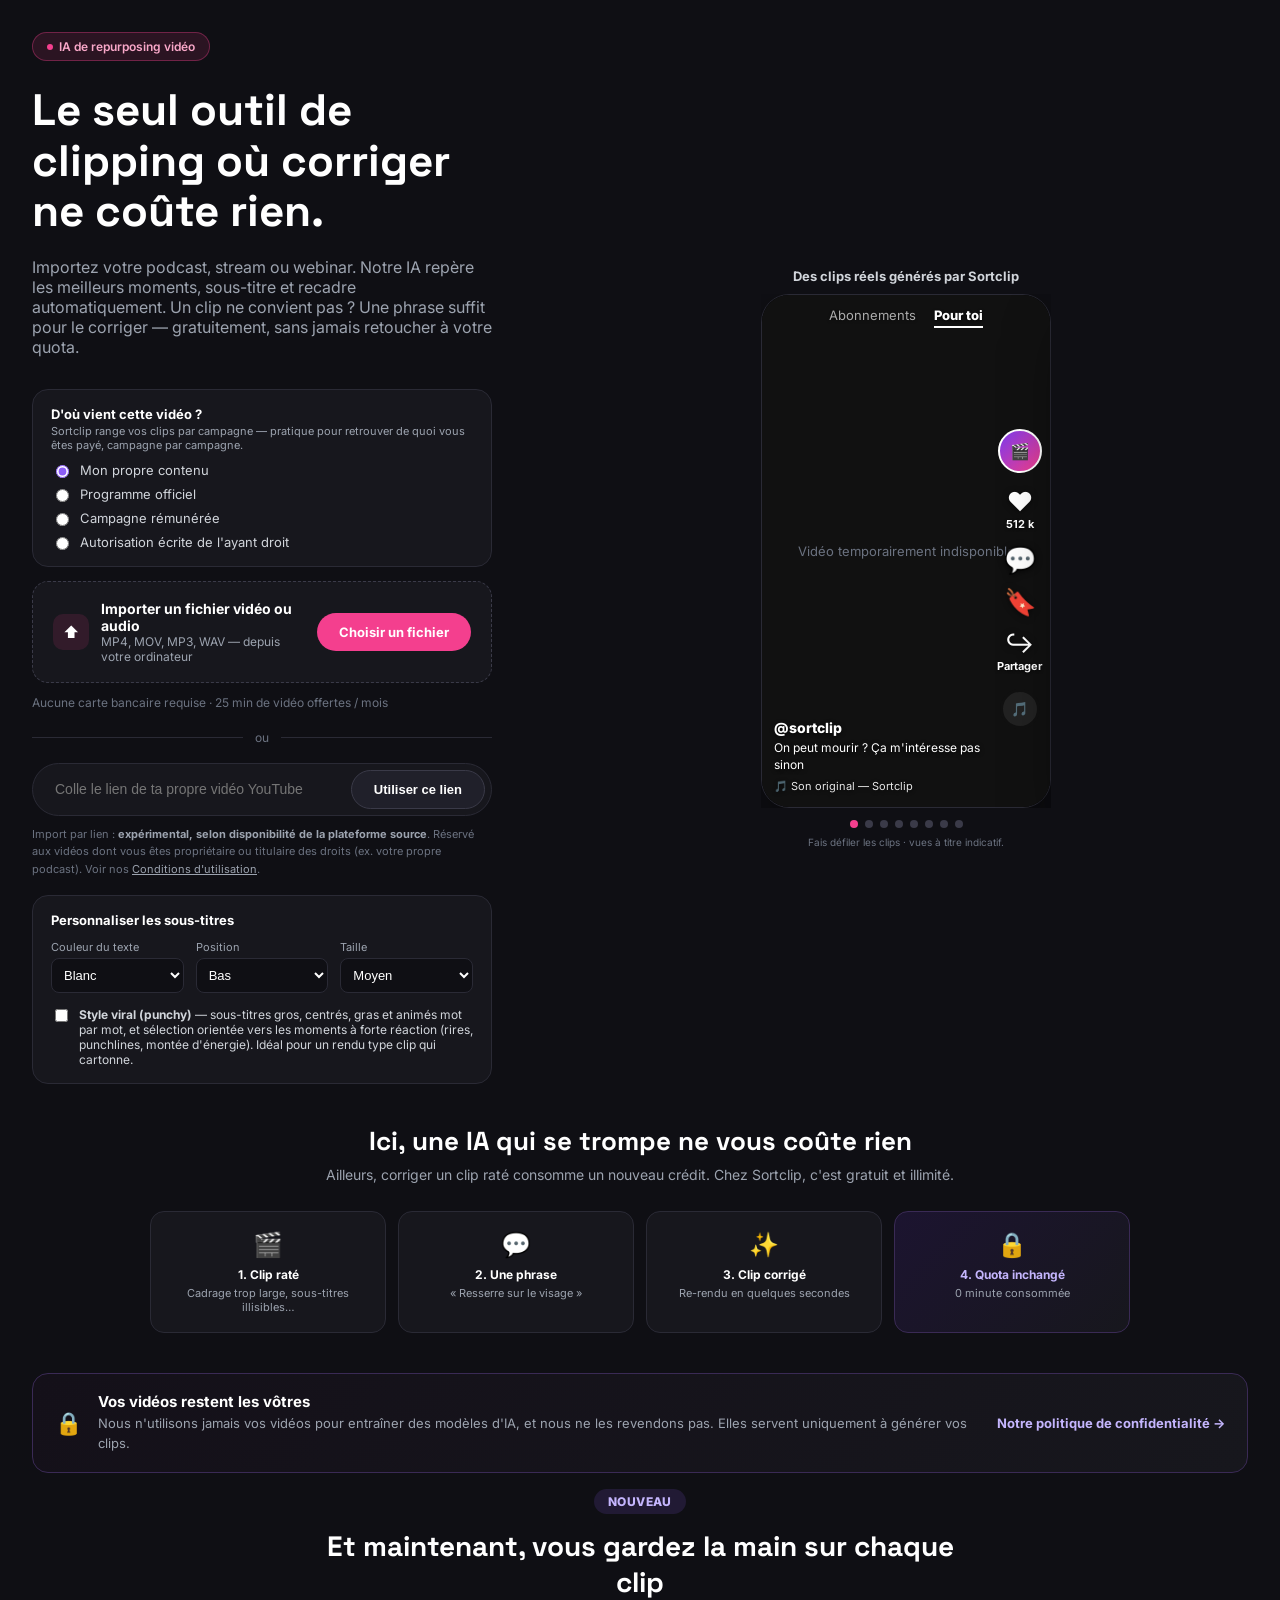
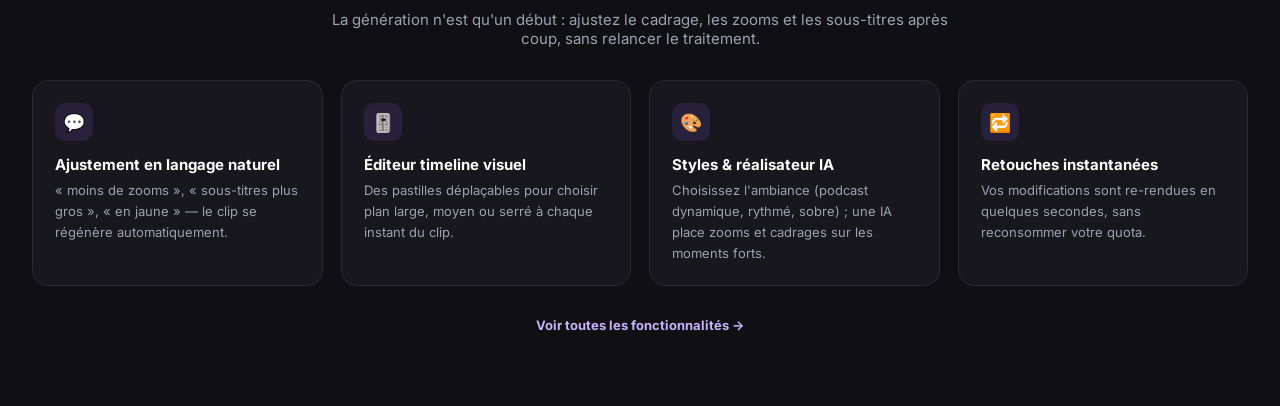
==== commit b82f3d61: "Supporte les podcasts audio purs (mp3/wav/m4a) avec choix du fond visuel L utilisateur choisit un fi" ====
--- a/index.html
+++ b/index.html
@@ -60,12 +60,31 @@
       <label for="video-upload" style="display:flex;align-items:center;gap:12px;background:#17171d;border:1px dashed #3a3a48;border-radius:16px;padding:18px 20px;margin-bottom:12px;cursor:pointer;">
         <div style="width:36px;height:36px;background:rgba(244,63,142,.12);border-radius:10px;display:flex;align-items:center;justify-content:center;font-size:16px;flex-shrink:0;">⬆️</div>
         <div style="flex:1;">
-          <div style="font-size:14px;font-weight:700;">Importer un fichier vidéo</div>
-          <div style="font-size:12px;color:#9ca3af;" id="upload-filename">MP4, MOV — depuis votre ordinateur</div>
+          <div style="font-size:14px;font-weight:700;">Importer un fichier vidéo ou audio</div>
+          <div style="font-size:12px;color:#9ca3af;" id="upload-filename">MP4, MOV, MP3, WAV — depuis votre ordinateur</div>
         </div>
         <span style="background:#f43f8e;color:#fff;font-weight:700;font-size:13px;padding:11px 22px;border-radius:9999px;white-space:nowrap;">Choisir un fichier</span>
-        <input id="video-upload" type="file" accept="video/*" style="display:none;" />
+        <input id="video-upload" type="file" accept="video/*,audio/*" style="display:none;" />
       </label>
+
+      <!-- Podcast audio pur (mp3/wav/m4a...) : aucune image à recadrer, il
+           faut un fond visuel derrière les sous-titres. N'apparaît que si le
+           fichier choisi est détecté comme audio (voir isAudioFile). -->
+      <div id="audio-background-box" style="display:none;background:#17171d;border:1px solid #2a2a35;border-radius:16px;padding:16px 18px;margin-bottom:12px;">
+        <div style="font-size:13px;font-weight:700;margin-bottom:2px;">Fichier audio détecté — quel fond derrière les sous-titres ?</div>
+        <div style="font-size:11px;color:#9ca3af;margin-bottom:10px;">Il n'y a pas d'image à recadrer dans un podcast audio : on en fabrique une.</div>
+        <div style="display:flex;flex-direction:column;gap:8px;font-size:13px;color:#d1d5db;">
+          <label style="display:flex;align-items:center;gap:8px;cursor:pointer;"><input type="radio" name="audio-background-mode" value="solid" checked style="accent-color:#8b5cf6;"> Fond de couleur unie</label>
+          <label style="display:flex;align-items:center;gap:8px;cursor:pointer;"><input type="radio" name="audio-background-mode" value="cover" style="accent-color:#8b5cf6;"> Image de couverture (ex: jaquette du podcast)</label>
+          <label style="display:flex;align-items:center;gap:8px;cursor:pointer;"><input type="radio" name="audio-background-mode" value="waveform" style="accent-color:#8b5cf6;"> Onde audio animée</label>
+        </div>
+        <input id="audio-background-color" type="color" value="#8b5cf6" style="display:block;margin-top:10px;width:60px;height:32px;background:#0f0f14;border:1px solid #2a2a35;border-radius:8px;cursor:pointer;" />
+        <label id="audio-cover-label" for="audio-cover-upload" style="display:none;margin-top:10px;align-items:center;gap:10px;background:#0f0f14;border:1px dashed #3a3a48;border-radius:10px;padding:10px 12px;cursor:pointer;">
+          <span style="font-size:12px;color:#9ca3af;" id="audio-cover-filename">Choisir une image de couverture (JPG, PNG)</span>
+          <input id="audio-cover-upload" type="file" accept="image/*" style="display:none;" />
+        </label>
+        <div id="audio-background-error" style="display:none;color:#fca5a5;font-size:11px;margin-top:6px;"></div>
+      </div>
 
       <div id="upload-status" style="display:none;font-size:12px;margin-bottom:12px;"></div>
 
@@ -386,17 +405,28 @@
     uploadStatus.style.display = 'block';
   }
 
-  // Lit la durée (secondes) d'un fichier vidéo local via une balise <video>.
+  // Podcast audio pur (mp3/wav/m4a...) : détecté par le type MIME du
+  // navigateur — un simple indice pour adapter l'INTERFACE (afficher le choix
+  // de fond), jamais une preuve ; le serveur revérifie réellement avec
+  // ffprobe une fois le fichier téléchargé (voir has_video_stream côté
+  // modal_app.py) avant de décider quoi que ce soit.
+  function isAudioFile(file) {
+    return (file.type || '').startsWith('audio/');
+  }
+
+  // Lit la durée (secondes) d'un fichier vidéo OU audio local, via une balise
+  // <video>/<audio> selon le type — les deux exposent la même API
+  // `loadedmetadata`/`duration`.
   function readVideoDuration(file) {
     return new Promise((resolve, reject) => {
-      const video = document.createElement('video');
-      video.preload = 'metadata';
-      video.onloadedmetadata = () => {
-        URL.revokeObjectURL(video.src);
-        resolve(Number.isFinite(video.duration) ? video.duration : null);
+      const media = document.createElement(isAudioFile(file) ? 'audio' : 'video');
+      media.preload = 'metadata';
+      media.onloadedmetadata = () => {
+        URL.revokeObjectURL(media.src);
+        resolve(Number.isFinite(media.duration) ? media.duration : null);
       };
-      video.onerror = () => { URL.revokeObjectURL(video.src); reject(new Error('metadata')); };
-      video.src = URL.createObjectURL(file);
+      media.onerror = () => { URL.revokeObjectURL(media.src); reject(new Error('metadata')); };
+      media.src = URL.createObjectURL(file);
     });
   }
 
@@ -414,6 +444,9 @@
     youtubeSubmitBtn.style.cursor = busy ? 'not-allowed' : 'pointer';
     authOriginRadios.forEach(r => { r.disabled = busy; });
     authDetailInput.disabled = busy;
+    audioBackgroundRadios.forEach(r => { r.disabled = busy; });
+    audioBackgroundColorInput.disabled = busy;
+    audioCoverUploadInput.disabled = busy;
   }
 
   // Garde-fou produit obligatoire : origine de l'autorisation (voir bloc HTML
@@ -458,6 +491,50 @@
     return true;
   }
 
+  // Fond visuel d'un podcast audio pur (voir bloc HTML "audio-background-box")
+  // — trois choix proposés à l'utilisateur : couleur unie, image de
+  // couverture, ou onde audio animée. Mêmes valeurs que AUTHORIZATION_ORIGINS
+  // au-dessus : liste fermée, revalidée côté serveur.
+  const audioBackgroundBox = document.getElementById('audio-background-box');
+  const audioBackgroundRadios = document.querySelectorAll('input[name="audio-background-mode"]');
+  const audioBackgroundColorInput = document.getElementById('audio-background-color');
+  const audioCoverLabel = document.getElementById('audio-cover-label');
+  const audioCoverUploadInput = document.getElementById('audio-cover-upload');
+  const audioCoverFilename = document.getElementById('audio-cover-filename');
+  const audioBackgroundError = document.getElementById('audio-background-error');
+  let selectedCoverFile = null;
+
+  function updateAudioCoverVisibility() {
+    const mode = document.querySelector('input[name="audio-background-mode"]:checked')?.value;
+    audioCoverLabel.style.display = mode === 'cover' ? 'flex' : 'none';
+    audioBackgroundError.style.display = 'none';
+  }
+  audioBackgroundRadios.forEach(r => r.addEventListener('change', updateAudioCoverVisibility));
+  updateAudioCoverVisibility();
+
+  audioCoverUploadInput.addEventListener('change', () => {
+    selectedCoverFile = audioCoverUploadInput.files[0] || null;
+    audioCoverFilename.textContent = selectedCoverFile ? selectedCoverFile.name : 'Choisir une image de couverture (JPG, PNG)';
+    audioBackgroundError.style.display = 'none';
+  });
+
+  function getAudioBackground() {
+    const mode = document.querySelector('input[name="audio-background-mode"]:checked')?.value || 'solid';
+    return { mode, color: audioBackgroundColorInput.value };
+  }
+
+  // Bloque si "image de couverture" est choisi sans image sélectionnée —
+  // seulement pertinent quand le fichier importé est détecté comme audio.
+  function validateAudioBackgroundOrGuide() {
+    const { mode } = getAudioBackground();
+    if (mode === 'cover' && !selectedCoverFile) {
+      audioBackgroundError.style.display = 'block';
+      audioBackgroundError.textContent = 'Choisis une image de couverture, ou change de fond.';
+      return false;
+    }
+    return true;
+  }
+
   const MAX_UPLOAD_SIZE_BYTES = 2 * 1024 * 1024 * 1024; // 2 Go
 
   function getSubtitleStyle() {
@@ -485,9 +562,17 @@
 
     document.getElementById('upload-filename').textContent = file.name;
 
+    // Podcast audio pur : affiche le choix de fond visuel (voir
+    // isAudioFile/audio-background-box) — masqué pour un fichier vidéo.
+    const isAudio = isAudioFile(file);
+    audioBackgroundBox.style.display = isAudio ? 'block' : 'none';
+
     if (!validateAuthorizationOrGuide()) {
       videoUploadInput.value = '';
       return;
+    }
+    if (isAudio && !validateAudioBackgroundOrGuide()) {
+      return;   // on ne vide pas l'input : l'utilisateur choisit juste une image ou change de fond
     }
 
     // Durée lue côté client (indice pour le contrôle de quota synchrone : on
@@ -512,6 +597,20 @@
       showUploadStatus(`Échec de l'import : ${error.message}`, '#fca5a5');
       setBusy(false);
       return;
+    }
+
+    // Image de couverture (fond "cover" d'un podcast audio) : upload séparé,
+    // dans le même bucket que la source — le serveur va la rechercher là.
+    let coverImagePath;
+    const { mode: audioBackground, color: audioBackgroundColor } = getAudioBackground();
+    if (isAudio && audioBackground === 'cover' && selectedCoverFile) {
+      coverImagePath = `${session.user.id}/cover_${Date.now()}_${selectedCoverFile.name}`;
+      const { error: coverError } = await supabase.storage.from('videos').upload(coverImagePath, selectedCoverFile);
+      if (coverError) {
+        showUploadStatus(`Échec de l'import de l'image de couverture : ${coverError.message}`, '#fca5a5');
+        setBusy(false);
+        return;
+      }
     }
 
     showUploadStatus('Vidéo importée, lancement du traitement IA...', '#9ca3af');
@@ -523,7 +622,11 @@
     }
     lastYoutubeUrl = null;   // la dernière soumission est un upload, pas un lien
     const { origin: authorizationOrigin, detail: authorizationDetail } = getAuthorization();
-    await startProcessing({ path, subtitleStyle: getSubtitleStyle(), sourceDurationSeconds, preset: getPreset(), authorizationOrigin, authorizationDetail }, freshToken);
+    await startProcessing({
+      path, subtitleStyle: getSubtitleStyle(), sourceDurationSeconds, preset: getPreset(),
+      authorizationOrigin, authorizationDetail,
+      audioBackground, audioBackgroundColor, coverImagePath,
+    }, freshToken);
   });
 
   // Dernier lien YouTube soumis (null si la dernière soumission était un upload).
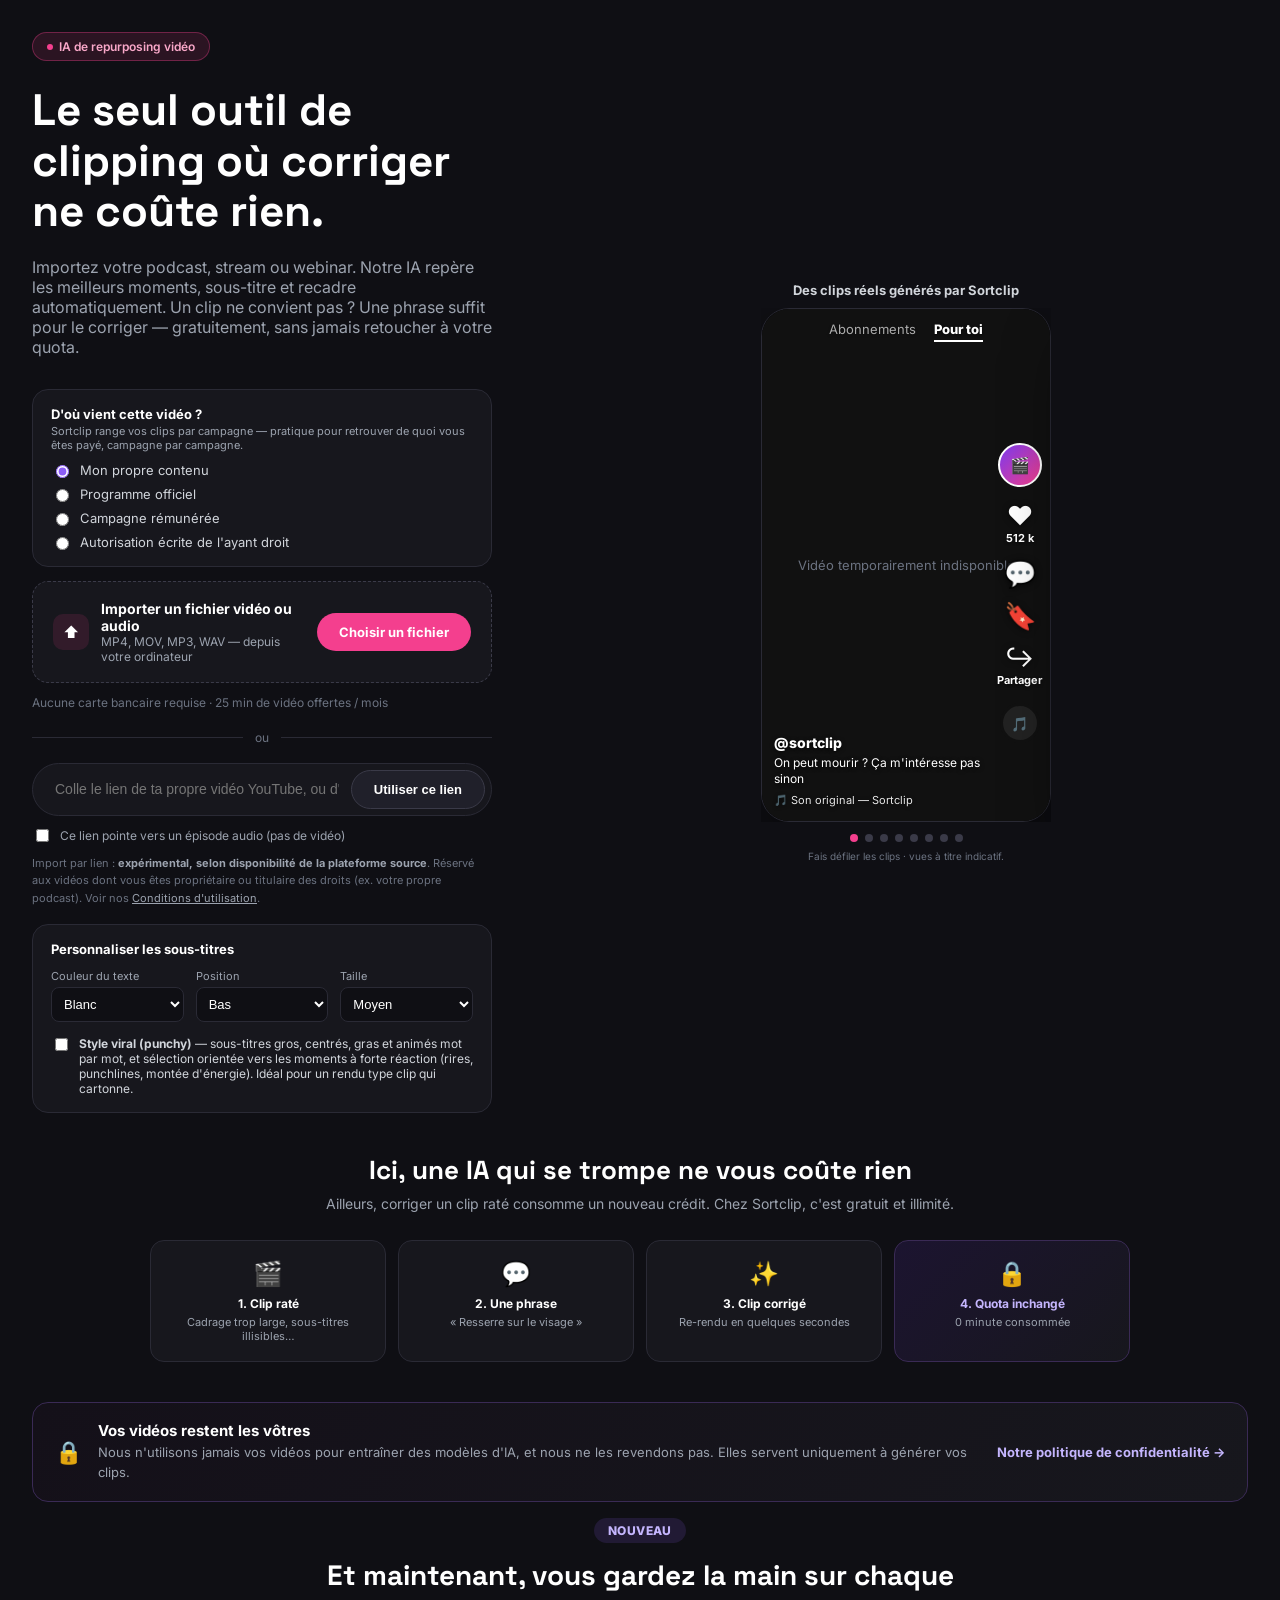
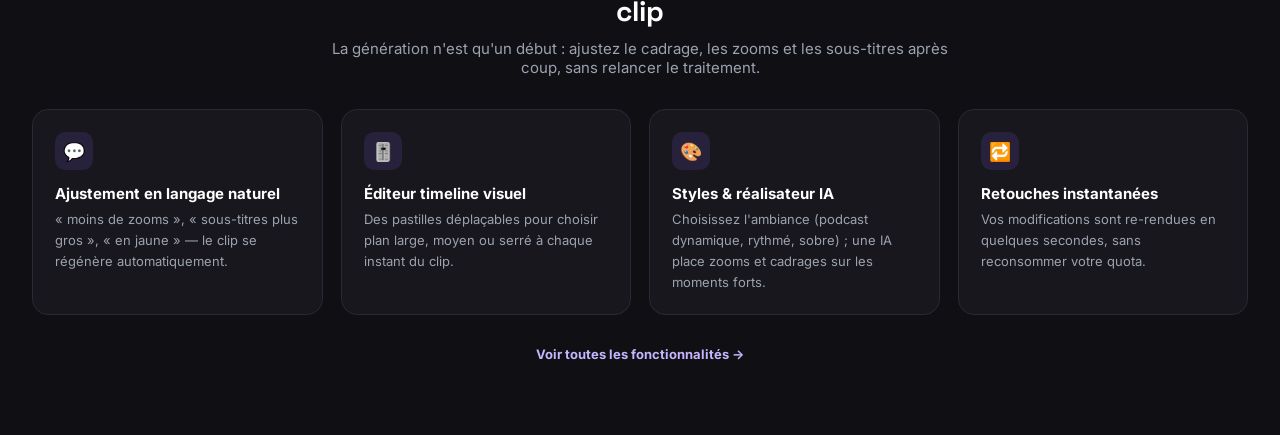
==== commit f42302da: "Choix du fond audio disponible aussi pour l import par lien (RSS, etc.) L utilisateur signale utilis" ====
--- a/index.html
+++ b/index.html
@@ -97,9 +97,16 @@
       </div>
 
       <div style="display:flex;gap:10px;align-items:center;background:#17171d;border:1px solid #2a2a35;border-radius:9999px;padding:6px 6px 6px 20px;margin-bottom:10px;">
-        <input id="youtube-url" style="flex:1;background:transparent;border:none;color:#d1d5db;font-size:14px;outline:none;" placeholder="Colle le lien de ta propre vidéo YouTube" />
+        <input id="youtube-url" style="flex:1;background:transparent;border:none;color:#d1d5db;font-size:14px;outline:none;" placeholder="Colle le lien de ta propre vidéo YouTube, ou d'un épisode audio (flux RSS...)" />
         <button id="youtube-submit" style="background:#20202a;border:1px solid #3a3a48;color:#fff;font-weight:700;font-size:13px;padding:11px 22px;border-radius:9999px;white-space:nowrap;cursor:pointer;">Utiliser ce lien</button>
       </div>
+      <!-- Impossible de savoir depuis une simple URL si elle pointe vers de
+           l'audio pur (contrairement à un fichier importé, dont le
+           navigateur connaît le type MIME) — on demande donc explicitement. -->
+      <label style="display:flex;align-items:center;gap:8px;font-size:12px;color:#9ca3af;margin-bottom:10px;cursor:pointer;">
+        <input type="checkbox" id="link-is-audio-podcast" style="accent-color:#8b5cf6;" />
+        Ce lien pointe vers un épisode audio (pas de vidéo)
+      </label>
       <div style="font-size:11px;color:#6b7280;line-height:1.6;">Import par lien : <strong style="color:#9ca3af;">expérimental, selon disponibilité de la plateforme source</strong>. Réservé aux vidéos dont vous êtes propriétaire ou titulaire des droits (ex. votre propre podcast). Voir nos <a href="cgu.html" style="color:#9ca3af;text-decoration:underline;">Conditions d'utilisation</a>.</div>
 
       <!-- Message spécifique au blocage anti-robot YouTube -->
@@ -447,6 +454,7 @@
     audioBackgroundRadios.forEach(r => { r.disabled = busy; });
     audioBackgroundColorInput.disabled = busy;
     audioCoverUploadInput.disabled = busy;
+    linkIsAudioPodcast.disabled = busy;
   }
 
   // Garde-fou produit obligatoire : origine de l'autorisation (voir bloc HTML
@@ -518,6 +526,17 @@
     audioBackgroundError.style.display = 'none';
   });
 
+  // Import par LIEN (pas de fichier local -> pas de type MIME à lire) : on
+  // demande explicitement si le lien pointe vers de l'audio pur, pour
+  // afficher le même choix de fond que pour un fichier importé.
+  const linkIsAudioPodcast = document.getElementById('link-is-audio-podcast');
+  linkIsAudioPodcast.addEventListener('change', () => {
+    audioBackgroundBox.style.display = linkIsAudioPodcast.checked ? 'block' : 'none';
+    if (linkIsAudioPodcast.checked) {
+      audioBackgroundBox.scrollIntoView({ behavior: 'smooth', block: 'center' });
+    }
+  });
+
   function getAudioBackground() {
     const mode = document.querySelector('input[name="audio-background-mode"]:checked')?.value || 'solid';
     return { mode, color: audioBackgroundColorInput.value };
@@ -645,12 +664,26 @@
     hideYoutubeError();
 
     if (!validateAuthorizationOrGuide()) return;
+    if (linkIsAudioPodcast.checked && !validateAudioBackgroundOrGuide()) return;
 
     const { data: { session } } = await supabase.auth.getSession();
     if (!session) {
       showUploadStatus('Crée un compte gratuit pour utiliser un lien YouTube.', '#fca5a5');
       window.location.href = 'signup.html';
       return;
+    }
+
+    // Image de couverture (fond "cover" d'un épisode audio importé par lien) :
+    // même upload séparé que pour un fichier local.
+    let coverImagePath;
+    const { mode: audioBackground, color: audioBackgroundColor } = getAudioBackground();
+    if (linkIsAudioPodcast.checked && audioBackground === 'cover' && selectedCoverFile) {
+      coverImagePath = `${session.user.id}/cover_${Date.now()}_${selectedCoverFile.name}`;
+      const { error: coverError } = await supabase.storage.from('videos').upload(coverImagePath, selectedCoverFile);
+      if (coverError) {
+        showUploadStatus(`Échec de l'import de l'image de couverture : ${coverError.message}`, '#fca5a5');
+        return;
+      }
     }
 
     lastYoutubeUrl = url;
@@ -663,7 +696,11 @@
       return;
     }
     const { origin: authorizationOrigin, detail: authorizationDetail } = getAuthorization();
-    await startProcessing({ youtubeUrl: url, subtitleStyle: getSubtitleStyle(), preset: getPreset(), authorizationOrigin, authorizationDetail }, freshToken);
+    await startProcessing({
+      youtubeUrl: url, subtitleStyle: getSubtitleStyle(), preset: getPreset(),
+      authorizationOrigin, authorizationDetail,
+      ...(linkIsAudioPodcast.checked ? { audioBackground, audioBackgroundColor, coverImagePath } : {}),
+    }, freshToken);
   }
 
   youtubeSubmitBtn.addEventListener('click', () => runYoutube(youtubeUrlInput.value.trim()));
